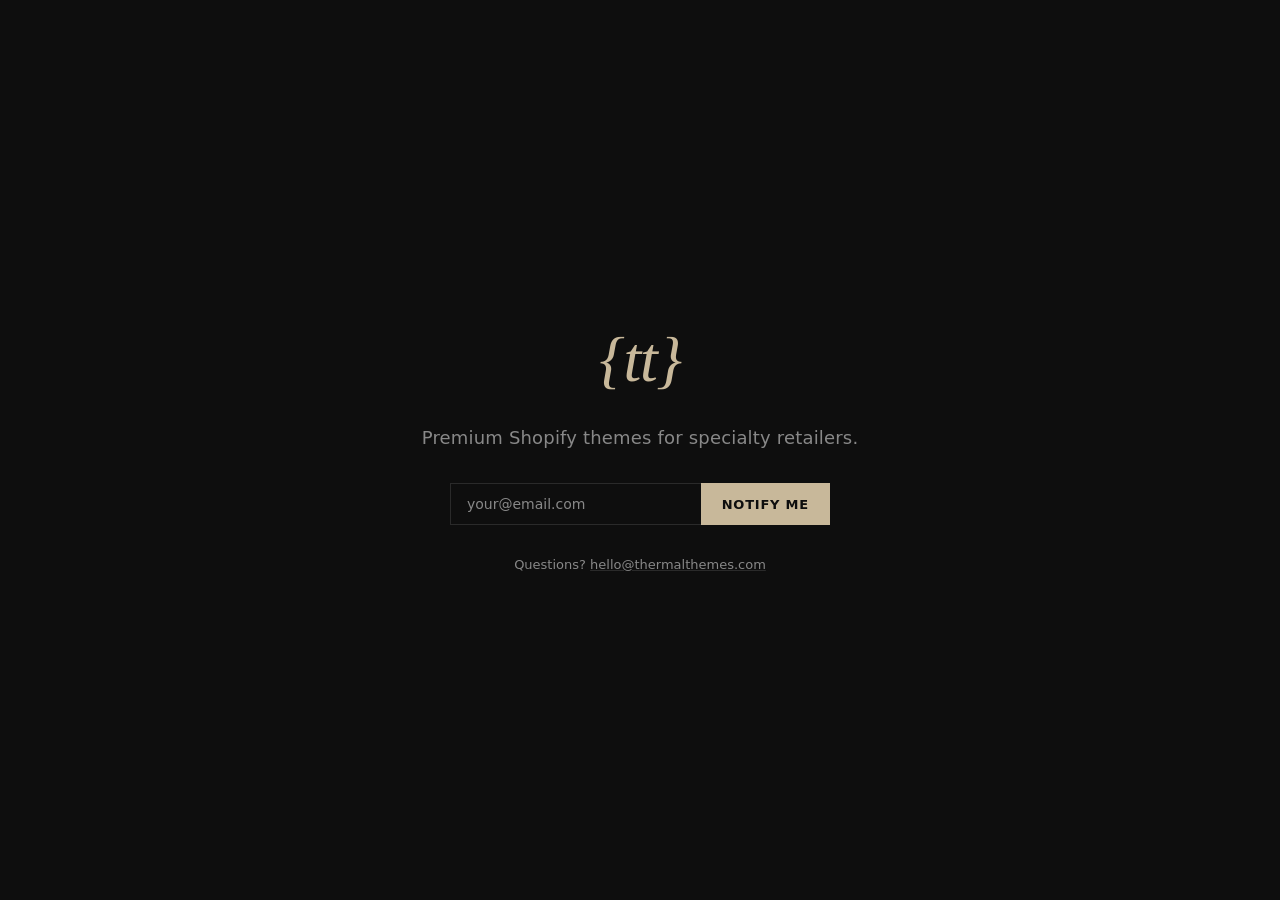
==== index.html @ 0ded1475 "Add coming-soon landing page Single-page static site: logo mark, positioning line, email capture, co" ====
<!DOCTYPE html>
<html lang="en">
<head>
  <meta charset="UTF-8">
  <meta name="viewport" content="width=device-width, initial-scale=1.0">
  <title>Thermal Themes</title>
  <link rel="stylesheet" href="style.css">
</head>
<body>
  <main>
    <div class="logo">{tt}</div>
    <p class="positioning">Premium Shopify themes for specialty retailers.</p>
    <form class="capture" action="#" method="post">
      <label for="email" class="sr-only">Email address</label>
      <input id="email" type="email" name="email" placeholder="your@email.com" required autocomplete="email">
      <button type="submit">Notify me</button>
    </form>
    <p class="contact">Questions? <a href="mailto:hello@thermalthemes.com">hello@thermalthemes.com</a></p>
  </main>
</body>
</html>
---- style.css ----
*, *::before, *::after {
  box-sizing: border-box;
  margin: 0;
  padding: 0;
}

:root {
  --bg: #0e0e0e;
  --fg: #f0ece4;
  --fg-muted: #888;
  --accent: #c8b89a;
  --border: #2a2a2a;
  --font-sans: "Inter", system-ui, -apple-system, sans-serif;
  --font-serif: "Georgia", "Times New Roman", serif;
}

html, body {
  height: 100%;
}

body {
  background: var(--bg);
  color: var(--fg);
  font-family: var(--font-sans);
  display: flex;
  align-items: center;
  justify-content: center;
  min-height: 100vh;
  padding: 2rem;
}

main {
  display: flex;
  flex-direction: column;
  align-items: center;
  gap: 2rem;
  text-align: center;
  max-width: 480px;
  width: 100%;
}

.logo {
  font-family: var(--font-serif);
  font-size: clamp(2.5rem, 8vw, 4rem);
  font-style: italic;
  letter-spacing: -0.02em;
  color: var(--accent);
  line-height: 1;
}

.positioning {
  font-size: clamp(1rem, 2.5vw, 1.125rem);
  color: var(--fg-muted);
  letter-spacing: 0.01em;
  line-height: 1.5;
}

.capture {
  display: flex;
  gap: 0;
  width: 100%;
  max-width: 380px;
}

.capture input[type="email"] {
  flex: 1;
  background: transparent;
  border: 1px solid var(--border);
  border-right: none;
  color: var(--fg);
  font-family: inherit;
  font-size: 0.875rem;
  padding: 0.75rem 1rem;
  outline: none;
  -webkit-appearance: none;
}

.capture input[type="email"]::placeholder {
  color: var(--fg-muted);
}

.capture input[type="email"]:focus {
  border-color: var(--accent);
}

.capture button {
  background: var(--accent);
  border: 1px solid var(--accent);
  color: var(--bg);
  cursor: pointer;
  font-family: inherit;
  font-size: 0.8125rem;
  font-weight: 600;
  letter-spacing: 0.06em;
  text-transform: uppercase;
  padding: 0.75rem 1.25rem;
  white-space: nowrap;
  transition: opacity 0.15s;
}

.capture button:hover {
  opacity: 0.85;
}

.contact {
  font-size: 0.8125rem;
  color: var(--fg-muted);
}

.contact a {
  color: var(--fg-muted);
  text-decoration: underline;
  text-decoration-color: var(--border);
}

.contact a:hover {
  color: var(--fg);
}

.sr-only {
  position: absolute;
  width: 1px;
  height: 1px;
  padding: 0;
  margin: -1px;
  overflow: hidden;
  clip: rect(0, 0, 0, 0);
  white-space: nowrap;
  border-width: 0;
}
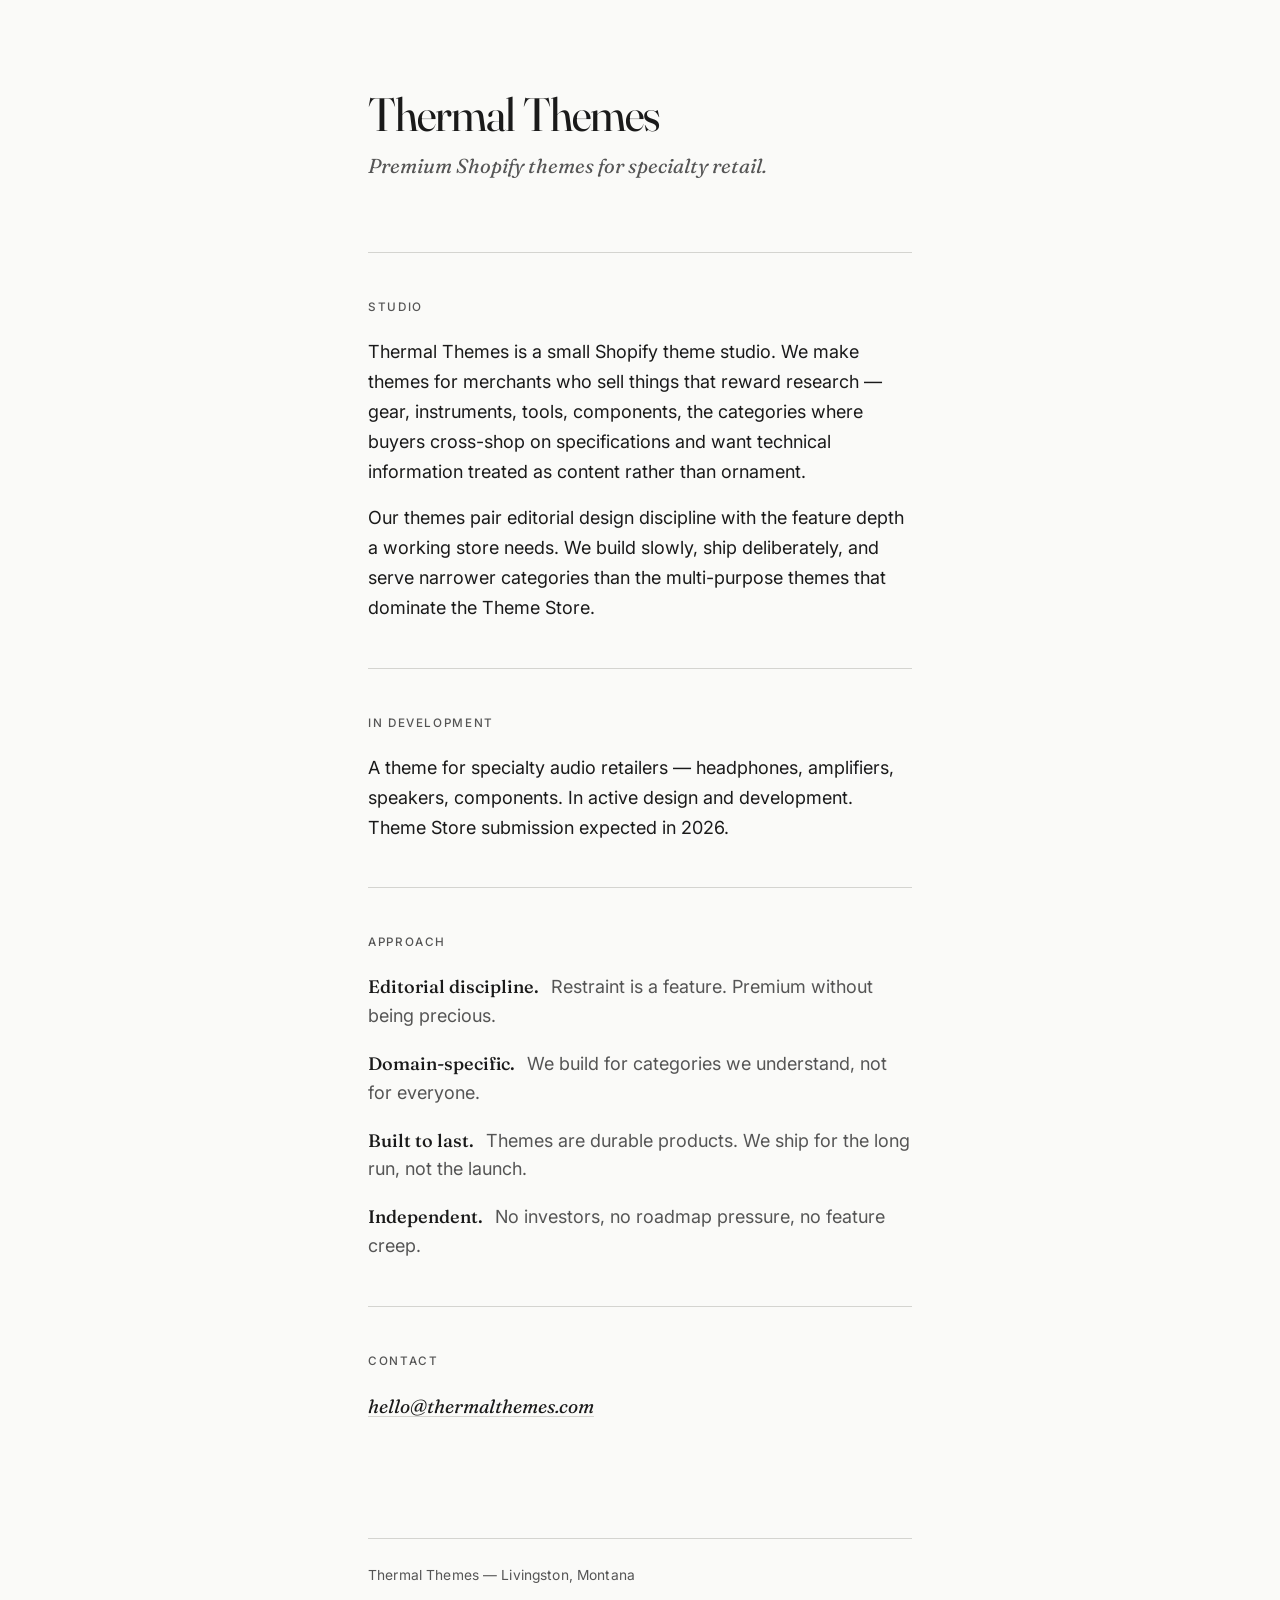
==== commit 6909745a: "Replace holding page with studio one-pager" ====
--- a/index.html
+++ b/index.html
@@ -3,19 +3,65 @@
 <head>
   <meta charset="UTF-8">
   <meta name="viewport" content="width=device-width, initial-scale=1.0">
-  <title>Thermal Themes</title>
+  <title>Thermal Themes — Shopify themes for specialty retail</title>
+  <meta name="description" content="A small Shopify theme studio building themes for specialty retailers — gear, instruments, tools, components.">
+  <link rel="preconnect" href="https://fonts.googleapis.com">
+  <link rel="preconnect" href="https://fonts.gstatic.com" crossorigin>
+  <link rel="stylesheet" href="https://fonts.googleapis.com/css2?family=Fraunces:opsz,wght@9..144,400;9..144,500&family=Inter:wght@400;500&display=swap">
   <link rel="stylesheet" href="style.css">
 </head>
 <body>
   <main>
-    <div class="logo">{tt}</div>
-    <p class="positioning">Premium Shopify themes for specialty retailers.</p>
-    <form class="capture" action="#" method="post">
-      <label for="email" class="sr-only">Email address</label>
-      <input id="email" type="email" name="email" placeholder="your@email.com" required autocomplete="email">
-      <button type="submit">Notify me</button>
-    </form>
-    <p class="contact">Questions? <a href="mailto:hello@thermalthemes.com">hello@thermalthemes.com</a></p>
+    <header class="masthead">
+      <h1 class="wordmark">Thermal Themes</h1>
+      <p class="positioning">Premium Shopify themes for specialty retail.</p>
+    </header>
+
+    <section class="block">
+      <p class="eyebrow">Studio</p>
+      <div class="prose">
+        <p>Thermal Themes is a small Shopify theme studio. We make themes for merchants who sell things that reward research — gear, instruments, tools, components, the categories where buyers cross-shop on specifications and want technical information treated as content rather than ornament.</p>
+        <p>Our themes pair editorial design discipline with the feature depth a working store needs. We build slowly, ship deliberately, and serve narrower categories than the multi-purpose themes that dominate the Theme Store.</p>
+      </div>
+    </section>
+
+    <section class="block">
+      <p class="eyebrow">In development</p>
+      <div class="prose">
+        <p>A theme for specialty audio retailers — headphones, amplifiers, speakers, components. In active design and development. Theme Store submission expected in 2026.</p>
+      </div>
+    </section>
+
+    <section class="block">
+      <p class="eyebrow">Approach</p>
+      <dl class="principles">
+        <div class="principle">
+          <dt>Editorial discipline.</dt>
+          <dd>Restraint is a feature. Premium without being precious.</dd>
+        </div>
+        <div class="principle">
+          <dt>Domain-specific.</dt>
+          <dd>We build for categories we understand, not for everyone.</dd>
+        </div>
+        <div class="principle">
+          <dt>Built to last.</dt>
+          <dd>Themes are durable products. We ship for the long run, not the launch.</dd>
+        </div>
+        <div class="principle">
+          <dt>Independent.</dt>
+          <dd>No investors, no roadmap pressure, no feature creep.</dd>
+        </div>
+      </dl>
+    </section>
+
+    <section class="block">
+      <p class="eyebrow">Contact</p>
+      <p class="contact"><a href="mailto:hello@thermalthemes.com">hello@thermalthemes.com</a></p>
+    </section>
+
+    <footer class="colophon">
+      <p>Thermal Themes — Livingston, Montana</p>
+    </footer>
   </main>
 </body>
 </html>
--- a/style.css
+++ b/style.css
@@ -1,130 +1,163 @@
-*, *::before, *::after {
-  box-sizing: border-box;
-  margin: 0;
-  padding: 0;
+/* Thermal Themes — one-page studio site */
+
+:root {
+  --bg: #fafaf8;
+  --ink: #1a1a1a;
+  --ink-muted: #555;
+  --rule: #d4d4d0;
+  --measure: 38rem;
+  --gutter: clamp(1.5rem, 5vw, 3rem);
+  --font-serif: "Fraunces", Georgia, serif;
+  --font-sans: "Inter", -apple-system, BlinkMacSystemFont, "Segoe UI", sans-serif;
 }
 
-:root {
-  --bg: #0e0e0e;
-  --fg: #f0ece4;
-  --fg-muted: #888;
-  --accent: #c8b89a;
-  --border: #2a2a2a;
-  --font-sans: "Inter", system-ui, -apple-system, sans-serif;
-  --font-serif: "Georgia", "Times New Roman", serif;
-}
+* { box-sizing: border-box; margin: 0; padding: 0; }
 
-html, body {
-  height: 100%;
+html {
+  font-size: 17px;
+  -webkit-text-size-adjust: 100%;
 }
 
 body {
   background: var(--bg);
-  color: var(--fg);
+  color: var(--ink);
   font-family: var(--font-sans);
-  display: flex;
-  align-items: center;
-  justify-content: center;
-  min-height: 100vh;
-  padding: 2rem;
+  font-weight: 400;
+  line-height: 1.55;
+  font-feature-settings: "kern", "liga", "calt";
+  -webkit-font-smoothing: antialiased;
+  -moz-osx-font-smoothing: grayscale;
 }
 
 main {
-  display: flex;
-  flex-direction: column;
-  align-items: center;
-  gap: 2rem;
-  text-align: center;
-  max-width: 480px;
-  width: 100%;
+  max-width: var(--measure);
+  margin: 0 auto;
+  padding: clamp(3rem, 10vh, 6rem) var(--gutter) clamp(2rem, 6vh, 4rem);
 }
 
-.logo {
+/* ─── Masthead ─────────────────────────────────────────────── */
+
+.masthead {
+  margin-bottom: clamp(3rem, 8vh, 5rem);
+}
+
+.wordmark {
   font-family: var(--font-serif);
-  font-size: clamp(2.5rem, 8vw, 4rem);
-  font-style: italic;
+  font-weight: 400;
+  font-size: clamp(2rem, 5vw, 2.75rem);
+  font-variation-settings: "opsz" 144;
   letter-spacing: -0.02em;
-  color: var(--accent);
-  line-height: 1;
+  line-height: 1.05;
+  margin-bottom: 0.75rem;
 }
 
 .positioning {
-  font-size: clamp(1rem, 2.5vw, 1.125rem);
-  color: var(--fg-muted);
-  letter-spacing: 0.01em;
-  line-height: 1.5;
+  font-family: var(--font-serif);
+  font-weight: 400;
+  font-style: italic;
+  font-size: clamp(1.0625rem, 2vw, 1.1875rem);
+  font-variation-settings: "opsz" 14;
+  color: var(--ink-muted);
+  line-height: 1.4;
 }
 
-.capture {
-  display: flex;
-  gap: 0;
-  width: 100%;
-  max-width: 380px;
+/* ─── Section blocks ───────────────────────────────────────── */
+
+.block {
+  padding-top: clamp(2rem, 5vh, 3rem);
+  padding-bottom: clamp(2rem, 5vh, 3rem);
+  border-top: 1px solid var(--rule);
 }
 
-.capture input[type="email"] {
-  flex: 1;
-  background: transparent;
-  border: 1px solid var(--border);
-  border-right: none;
-  color: var(--fg);
-  font-family: inherit;
-  font-size: 0.875rem;
-  padding: 0.75rem 1rem;
-  outline: none;
-  -webkit-appearance: none;
+.eyebrow {
+  font-family: var(--font-sans);
+  font-size: 0.6875rem;
+  font-weight: 500;
+  text-transform: uppercase;
+  letter-spacing: 0.14em;
+  color: var(--ink-muted);
+  margin-bottom: 1.25rem;
 }
 
-.capture input[type="email"]::placeholder {
-  color: var(--fg-muted);
+.prose p {
+  font-size: 1.0625rem;
+  line-height: 1.65;
+  margin-bottom: 1rem;
 }
 
-.capture input[type="email"]:focus {
-  border-color: var(--accent);
+.prose p:last-child { margin-bottom: 0; }
+
+/* ─── Approach principles list ─────────────────────────────── */
+
+.principles {
+  display: flex;
+  flex-direction: column;
+  gap: 1.125rem;
 }
 
-.capture button {
-  background: var(--accent);
-  border: 1px solid var(--accent);
-  color: var(--bg);
-  cursor: pointer;
-  font-family: inherit;
-  font-size: 0.8125rem;
-  font-weight: 600;
-  letter-spacing: 0.06em;
-  text-transform: uppercase;
-  padding: 0.75rem 1.25rem;
-  white-space: nowrap;
-  transition: opacity 0.15s;
+.principle {
+  display: block;
 }
 
-.capture button:hover {
-  opacity: 0.85;
+.principle dt {
+  font-family: var(--font-serif);
+  font-weight: 500;
+  font-size: 1.0625rem;
+  font-variation-settings: "opsz" 14;
+  color: var(--ink);
+  display: inline;
+  margin-right: 0.4em;
 }
 
+.principle dd {
+  display: inline;
+  font-size: 1.0625rem;
+  line-height: 1.6;
+  color: var(--ink-muted);
+}
+
+/* ─── Contact ──────────────────────────────────────────────── */
+
 .contact {
-  font-size: 0.8125rem;
-  color: var(--fg-muted);
+  font-size: 1.125rem;
 }
 
 .contact a {
-  color: var(--fg-muted);
+  font-family: var(--font-serif);
+  font-style: italic;
+  font-variation-settings: "opsz" 14;
+  color: var(--ink);
   text-decoration: underline;
-  text-decoration-color: var(--border);
+  text-decoration-thickness: 1px;
+  text-underline-offset: 3px;
+  text-decoration-color: var(--rule);
+  transition: text-decoration-color 200ms ease;
 }
 
 .contact a:hover {
-  color: var(--fg);
+  text-decoration-color: var(--ink);
 }
 
-.sr-only {
-  position: absolute;
-  width: 1px;
-  height: 1px;
-  padding: 0;
-  margin: -1px;
-  overflow: hidden;
-  clip: rect(0, 0, 0, 0);
-  white-space: nowrap;
-  border-width: 0;
+/* ─── Colophon ─────────────────────────────────────────────── */
+
+.colophon {
+  margin-top: clamp(3rem, 8vh, 5rem);
+  padding-top: 1.5rem;
+  border-top: 1px solid var(--rule);
+  font-size: 0.8125rem;
+  color: var(--ink-muted);
+  letter-spacing: 0.01em;
 }
+
+/* ─── Slightly tighter on small screens ────────────────────── */
+
+@media (max-width: 480px) {
+  .principle dt,
+  .principle dd {
+    display: block;
+    margin-right: 0;
+  }
+  .principle dt {
+    margin-bottom: 0.25rem;
+  }
+}
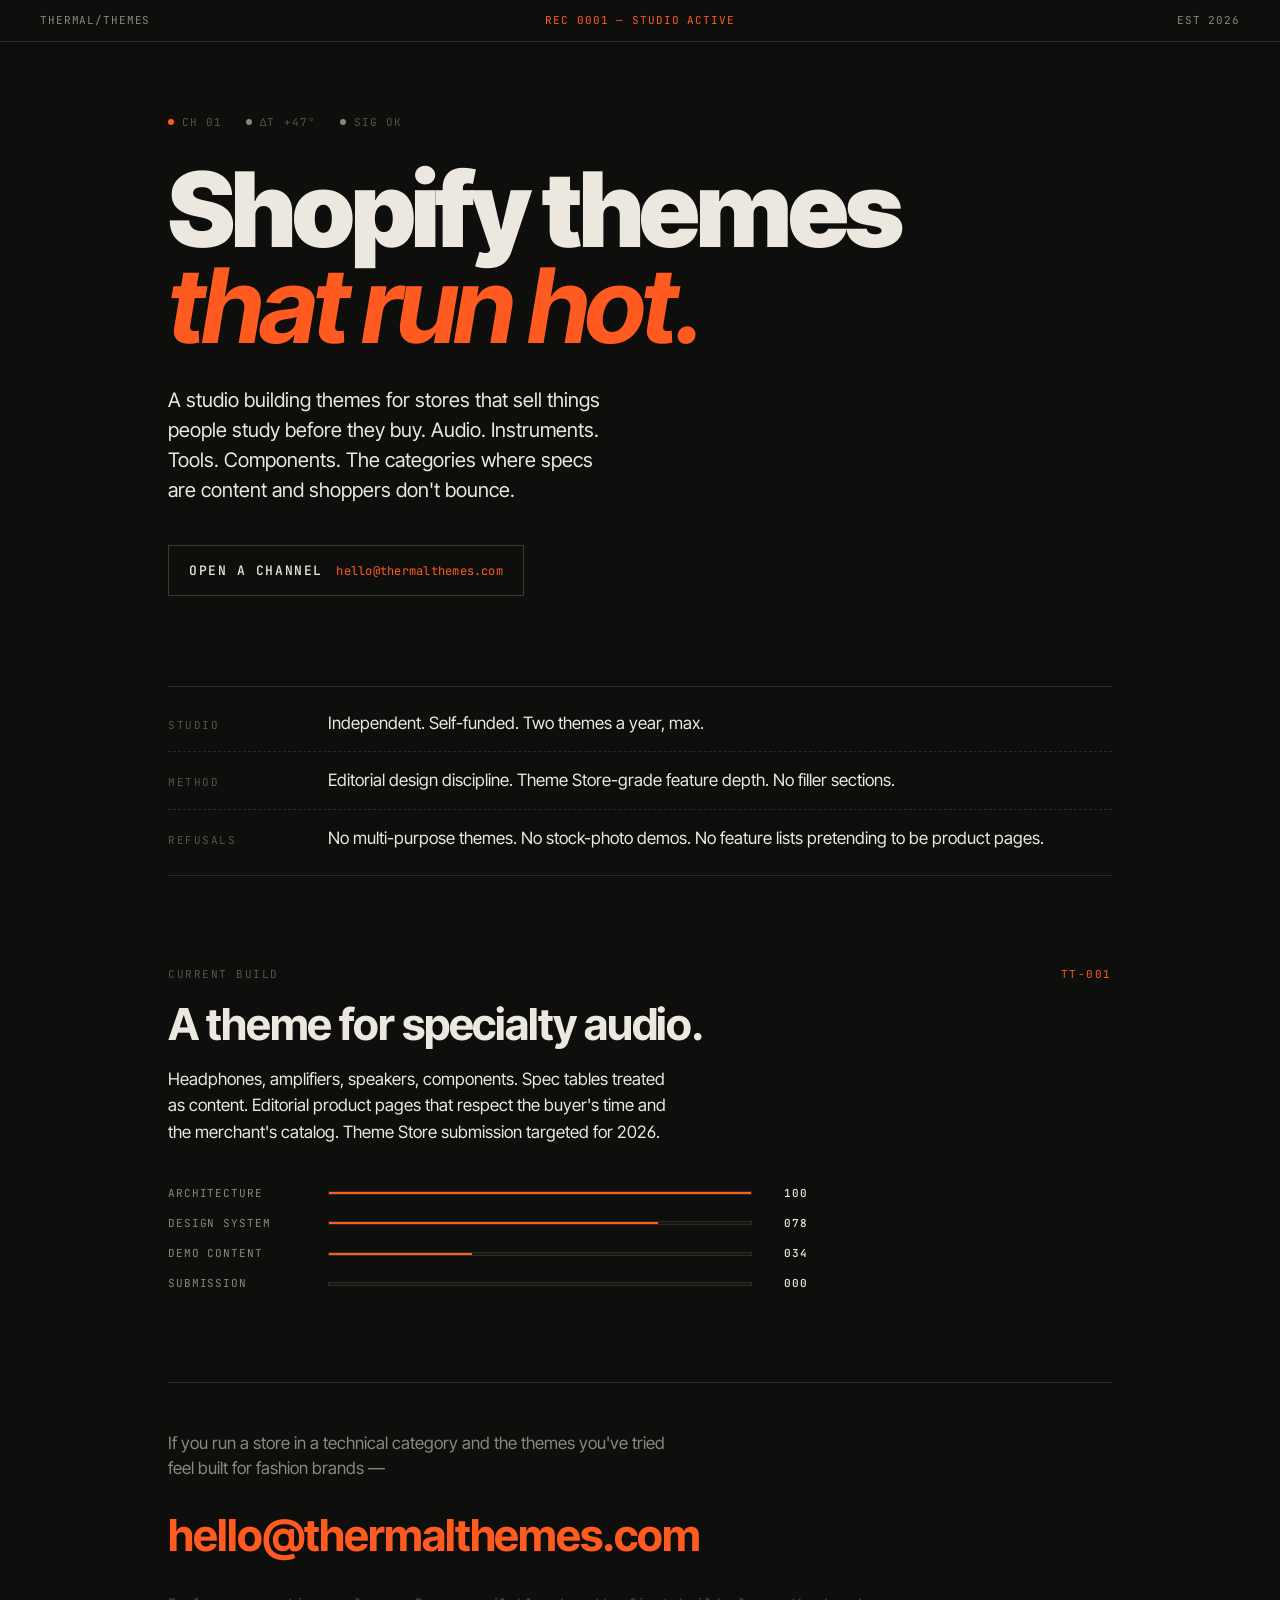
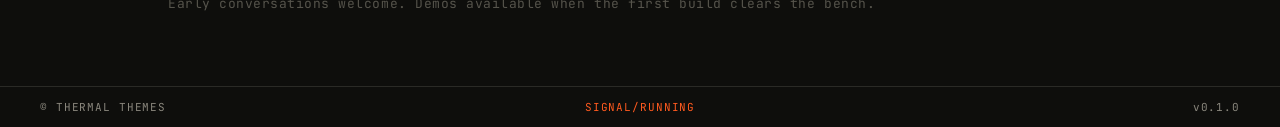
==== commit 20c597ae: "Real-swing redesign: instrumentation register" ====
--- a/index.html
+++ b/index.html
@@ -3,65 +3,105 @@
 <head>
   <meta charset="UTF-8">
   <meta name="viewport" content="width=device-width, initial-scale=1.0">
-  <title>Thermal Themes — Shopify themes for specialty retail</title>
-  <meta name="description" content="A small Shopify theme studio building themes for specialty retailers — gear, instruments, tools, components.">
+  <title>Thermal Themes</title>
+  <meta name="description" content="A Shopify theme studio for specialty retail. Themes built for stores that sell things people study before they buy.">
   <link rel="preconnect" href="https://fonts.googleapis.com">
   <link rel="preconnect" href="https://fonts.gstatic.com" crossorigin>
-  <link rel="stylesheet" href="https://fonts.googleapis.com/css2?family=Fraunces:opsz,wght@9..144,400;9..144,500&family=Inter:wght@400;500&display=swap">
+  <link rel="stylesheet" href="https://fonts.googleapis.com/css2?family=JetBrains+Mono:wght@400;500;700&family=Inter+Tight:wght@400;500;700;900&display=swap">
   <link rel="stylesheet" href="style.css">
 </head>
 <body>
-  <main>
-    <header class="masthead">
-      <h1 class="wordmark">Thermal Themes</h1>
-      <p class="positioning">Premium Shopify themes for specialty retail.</p>
-    </header>
+  <div class="grain"></div>
 
-    <section class="block">
-      <p class="eyebrow">Studio</p>
-      <div class="prose">
-        <p>Thermal Themes is a small Shopify theme studio. We make themes for merchants who sell things that reward research — gear, instruments, tools, components, the categories where buyers cross-shop on specifications and want technical information treated as content rather than ornament.</p>
-        <p>Our themes pair editorial design discipline with the feature depth a working store needs. We build slowly, ship deliberately, and serve narrower categories than the multi-purpose themes that dominate the Theme Store.</p>
+  <header class="bar bar--top">
+    <span class="bar__item">THERMAL/THEMES</span>
+    <span class="bar__item bar__item--center">REC 0001 — STUDIO ACTIVE</span>
+    <span class="bar__item bar__item--right">EST 2026</span>
+  </header>
+
+  <main class="stage">
+
+    <section class="hero">
+      <div class="hero__chrome">
+        <span class="tick">CH 01</span>
+        <span class="tick">∆T +47°</span>
+        <span class="tick">SIG OK</span>
+      </div>
+      <h1 class="hero__title">
+        <span class="hero__line">Shopify themes</span>
+        <span class="hero__line hero__line--accent">that run hot.</span>
+      </h1>
+      <p class="hero__lede">
+        A studio building themes for stores that sell things people study before they buy. Audio. Instruments. Tools. Components. The categories where specs are content and shoppers don't bounce.
+      </p>
+      <div class="hero__meta">
+        <a class="cta" href="mailto:hello@thermalthemes.com">
+          <span class="cta__label">Open a channel</span>
+          <span class="cta__addr">hello@thermalthemes.com</span>
+        </a>
       </div>
     </section>
 
-    <section class="block">
-      <p class="eyebrow">In development</p>
-      <div class="prose">
-        <p>A theme for specialty audio retailers — headphones, amplifiers, speakers, components. In active design and development. Theme Store submission expected in 2026.</p>
+    <section class="readout" aria-label="Studio status">
+      <div class="readout__row">
+        <span class="readout__key">STUDIO</span>
+        <span class="readout__val">Independent. Self-funded. Two themes a year, max.</span>
+      </div>
+      <div class="readout__row">
+        <span class="readout__key">METHOD</span>
+        <span class="readout__val">Editorial design discipline. Theme Store-grade feature depth. No filler sections.</span>
+      </div>
+      <div class="readout__row">
+        <span class="readout__key">REFUSALS</span>
+        <span class="readout__val">No multi-purpose themes. No stock-photo demos. No feature lists pretending to be product pages.</span>
       </div>
     </section>
 
-    <section class="block">
-      <p class="eyebrow">Approach</p>
-      <dl class="principles">
-        <div class="principle">
-          <dt>Editorial discipline.</dt>
-          <dd>Restraint is a feature. Premium without being precious.</dd>
+    <section class="dev">
+      <div class="dev__head">
+        <span class="dev__label">CURRENT BUILD</span>
+        <span class="dev__id">TT-001</span>
+      </div>
+      <h2 class="dev__title">A theme for specialty audio.</h2>
+      <p class="dev__copy">
+        Headphones, amplifiers, speakers, components. Spec tables treated as content. Editorial product pages that respect the buyer's time and the merchant's catalog. Theme Store submission targeted for 2026.
+      </p>
+      <div class="dev__bars">
+        <div class="dev__bar">
+          <span class="dev__bar-label">ARCHITECTURE</span>
+          <div class="dev__bar-track"><div class="dev__bar-fill" style="--w: 100%"></div></div>
+          <span class="dev__bar-val">100</span>
         </div>
-        <div class="principle">
-          <dt>Domain-specific.</dt>
-          <dd>We build for categories we understand, not for everyone.</dd>
+        <div class="dev__bar">
+          <span class="dev__bar-label">DESIGN SYSTEM</span>
+          <div class="dev__bar-track"><div class="dev__bar-fill" style="--w: 78%"></div></div>
+          <span class="dev__bar-val">078</span>
         </div>
-        <div class="principle">
-          <dt>Built to last.</dt>
-          <dd>Themes are durable products. We ship for the long run, not the launch.</dd>
+        <div class="dev__bar">
+          <span class="dev__bar-label">DEMO CONTENT</span>
+          <div class="dev__bar-track"><div class="dev__bar-fill" style="--w: 34%"></div></div>
+          <span class="dev__bar-val">034</span>
         </div>
-        <div class="principle">
-          <dt>Independent.</dt>
-          <dd>No investors, no roadmap pressure, no feature creep.</dd>
+        <div class="dev__bar">
+          <span class="dev__bar-label">SUBMISSION</span>
+          <div class="dev__bar-track"><div class="dev__bar-fill" style="--w: 0%"></div></div>
+          <span class="dev__bar-val">000</span>
         </div>
-      </dl>
+      </div>
     </section>
 
-    <section class="block">
-      <p class="eyebrow">Contact</p>
-      <p class="contact"><a href="mailto:hello@thermalthemes.com">hello@thermalthemes.com</a></p>
+    <section class="contact">
+      <p class="contact__pre">If you run a store in a technical category and the themes you've tried feel built for fashion brands —</p>
+      <a class="contact__link" href="mailto:hello@thermalthemes.com">hello@thermalthemes.com</a>
+      <p class="contact__sub">Early conversations welcome. Demos available when the first build clears the bench.</p>
     </section>
 
-    <footer class="colophon">
-      <p>Thermal Themes — Livingston, Montana</p>
-    </footer>
   </main>
+
+  <footer class="bar bar--bottom">
+    <span class="bar__item">© THERMAL THEMES</span>
+    <span class="bar__item bar__item--center">SIGNAL/RUNNING</span>
+    <span class="bar__item bar__item--right">v0.1.0</span>
+  </footer>
 </body>
 </html>
--- a/style.css
+++ b/style.css
@@ -1,163 +1,366 @@
-/* Thermal Themes — one-page studio site */
+/* ─────────────────────────────────────────────────────────────
+   THERMAL THEMES — instrumentation register
+   Dark stage. Mono data. Single heat accent. Real swing.
+   ───────────────────────────────────────────────────────────── */
 
 :root {
-  --bg: #fafaf8;
-  --ink: #1a1a1a;
-  --ink-muted: #555;
-  --rule: #d4d4d0;
-  --measure: 38rem;
-  --gutter: clamp(1.5rem, 5vw, 3rem);
-  --font-serif: "Fraunces", Georgia, serif;
-  --font-sans: "Inter", -apple-system, BlinkMacSystemFont, "Segoe UI", sans-serif;
+  --bg:        #0e0e0c;       /* deep neutral, slightly warm */
+  --bg-2:      #161614;
+  --line:      #2a2a26;
+  --line-hot:  #3a3a34;
+  --ink:       #ece8df;       /* warm bone */
+  --ink-mid:   #8a877d;
+  --ink-dim:   #56544c;
+  --heat:      #ff5a1f;       /* the one accent. don't add more. */
+  --heat-low:  #ff5a1f33;
+
+  --mono: "JetBrains Mono", "SF Mono", ui-monospace, monospace;
+  --display: "Inter Tight", system-ui, sans-serif;
+
+  --gutter: clamp(1.25rem, 4vw, 2.5rem);
+  --measure: 64rem;
 }
 
 * { box-sizing: border-box; margin: 0; padding: 0; }
 
-html {
-  font-size: 17px;
-  -webkit-text-size-adjust: 100%;
-}
+html { font-size: 16px; -webkit-text-size-adjust: 100%; }
 
 body {
   background: var(--bg);
   color: var(--ink);
-  font-family: var(--font-sans);
+  font-family: var(--display);
   font-weight: 400;
-  line-height: 1.55;
-  font-feature-settings: "kern", "liga", "calt";
+  line-height: 1.5;
+  font-feature-settings: "kern", "liga", "ss01";
   -webkit-font-smoothing: antialiased;
   -moz-osx-font-smoothing: grayscale;
-}
-
-main {
+  min-height: 100vh;
+  display: flex;
+  flex-direction: column;
+  position: relative;
+  overflow-x: hidden;
+}
+
+::selection { background: var(--heat); color: var(--bg); }
+
+/* ─── Grain overlay ──────────────────────────────────────── */
+
+.grain {
+  position: fixed;
+  inset: 0;
+  pointer-events: none;
+  z-index: 1;
+  opacity: 0.06;
+  mix-blend-mode: overlay;
+  background-image: url("data:image/svg+xml;utf8,<svg xmlns='http://www.w3.org/2000/svg' width='200' height='200'><filter id='n'><feTurbulence type='fractalNoise' baseFrequency='0.9' numOctaves='2' stitchTiles='stitch'/><feColorMatrix values='0 0 0 0 0 0 0 0 0 0 0 0 0 0 0 0 0 0 0.5 0'/></filter><rect width='200' height='200' filter='url(%23n)'/></svg>");
+}
+
+/* ─── Top / Bottom system bars ───────────────────────────── */
+
+.bar {
+  position: relative;
+  z-index: 2;
+  display: grid;
+  grid-template-columns: 1fr 1fr 1fr;
+  align-items: center;
+  padding: 0.75rem var(--gutter);
+  font-family: var(--mono);
+  font-size: 0.6875rem;
+  letter-spacing: 0.08em;
+  color: var(--ink-mid);
+  border-bottom: 1px solid var(--line);
+}
+
+.bar--bottom {
+  border-bottom: none;
+  border-top: 1px solid var(--line);
+  margin-top: auto;
+}
+
+.bar__item--center { text-align: center; color: var(--heat); }
+.bar__item--right  { text-align: right; }
+
+/* ─── Stage ──────────────────────────────────────────────── */
+
+.stage {
+  position: relative;
+  z-index: 2;
+  width: 100%;
   max-width: var(--measure);
   margin: 0 auto;
-  padding: clamp(3rem, 10vh, 6rem) var(--gutter) clamp(2rem, 6vh, 4rem);
-}
-
-/* ─── Masthead ─────────────────────────────────────────────── */
-
-.masthead {
-  margin-bottom: clamp(3rem, 8vh, 5rem);
-}
-
-.wordmark {
-  font-family: var(--font-serif);
-  font-weight: 400;
-  font-size: clamp(2rem, 5vw, 2.75rem);
-  font-variation-settings: "opsz" 144;
-  letter-spacing: -0.02em;
-  line-height: 1.05;
-  margin-bottom: 0.75rem;
-}
-
-.positioning {
-  font-family: var(--font-serif);
-  font-weight: 400;
-  font-style: italic;
-  font-size: clamp(1.0625rem, 2vw, 1.1875rem);
-  font-variation-settings: "opsz" 14;
-  color: var(--ink-muted);
-  line-height: 1.4;
-}
-
-/* ─── Section blocks ───────────────────────────────────────── */
-
-.block {
-  padding-top: clamp(2rem, 5vh, 3rem);
-  padding-bottom: clamp(2rem, 5vh, 3rem);
-  border-top: 1px solid var(--rule);
-}
-
-.eyebrow {
-  font-family: var(--font-sans);
-  font-size: 0.6875rem;
-  font-weight: 500;
-  text-transform: uppercase;
-  letter-spacing: 0.14em;
-  color: var(--ink-muted);
-  margin-bottom: 1.25rem;
-}
-
-.prose p {
-  font-size: 1.0625rem;
-  line-height: 1.65;
-  margin-bottom: 1rem;
-}
-
-.prose p:last-child { margin-bottom: 0; }
-
-/* ─── Approach principles list ─────────────────────────────── */
-
-.principles {
+  padding: clamp(3rem, 8vh, 5rem) var(--gutter);
   display: flex;
   flex-direction: column;
-  gap: 1.125rem;
-}
-
-.principle {
-  display: block;
-}
-
-.principle dt {
-  font-family: var(--font-serif);
+  gap: clamp(4rem, 10vh, 7rem);
+}
+
+/* ─── Hero ───────────────────────────────────────────────── */
+
+.hero { position: relative; }
+
+.hero__chrome {
+  display: flex;
+  gap: 1.5rem;
+  margin-bottom: 2rem;
+  font-family: var(--mono);
+  font-size: 0.6875rem;
+  letter-spacing: 0.1em;
+}
+
+.tick {
+  color: var(--ink-dim);
+  position: relative;
+  padding-left: 0.85rem;
+}
+
+.tick::before {
+  content: "";
+  position: absolute;
+  left: 0;
+  top: 50%;
+  width: 6px;
+  height: 6px;
+  background: var(--heat);
+  border-radius: 50%;
+  transform: translateY(-50%);
+  box-shadow: 0 0 8px var(--heat-low);
+}
+
+.tick:nth-child(2)::before { background: var(--ink-mid); box-shadow: none; }
+.tick:nth-child(3)::before { background: var(--ink-mid); box-shadow: none; }
+
+.hero__title {
+  font-family: var(--display);
+  font-weight: 900;
+  font-size: clamp(2.75rem, 9vw, 6.5rem);
+  line-height: 0.92;
+  letter-spacing: -0.04em;
+  margin-bottom: 2rem;
+}
+
+.hero__line { display: block; }
+
+.hero__line--accent {
+  color: var(--heat);
+  font-style: italic;
+  font-weight: 700;
+}
+
+.hero__lede {
+  max-width: 36ch;
+  font-size: clamp(1.0625rem, 1.8vw, 1.25rem);
+  line-height: 1.5;
+  color: var(--ink);
+  margin-bottom: 2.5rem;
+}
+
+.hero__meta { display: flex; align-items: center; gap: 2rem; flex-wrap: wrap; }
+
+.cta {
+  display: inline-flex;
+  align-items: baseline;
+  gap: 0.85rem;
+  padding: 0.9rem 1.25rem;
+  border: 1px solid var(--line-hot);
+  text-decoration: none;
+  font-family: var(--mono);
+  font-size: 0.8125rem;
+  letter-spacing: 0.04em;
+  color: var(--ink);
+  transition: border-color 200ms ease, background 200ms ease;
+}
+
+.cta:hover {
+  border-color: var(--heat);
+  background: rgba(255, 90, 31, 0.04);
+}
+
+.cta__label {
+  text-transform: uppercase;
+  letter-spacing: 0.12em;
   font-weight: 500;
+}
+
+.cta__addr {
+  color: var(--heat);
+  font-size: 0.75rem;
+  letter-spacing: 0.02em;
+}
+
+/* ─── Readout (status rows) ──────────────────────────────── */
+
+.readout {
+  border-top: 1px solid var(--line);
+  border-bottom: 1px solid var(--line);
+  padding: 0.5rem 0;
+}
+
+.readout__row {
+  display: grid;
+  grid-template-columns: 8.5rem 1fr;
+  gap: 1.5rem;
+  padding: 1rem 0;
+  border-bottom: 1px dashed var(--line);
+  align-items: baseline;
+}
+
+.readout__row:last-child { border-bottom: none; }
+
+.readout__key {
+  font-family: var(--mono);
+  font-size: 0.6875rem;
+  letter-spacing: 0.14em;
+  color: var(--ink-dim);
+  text-transform: uppercase;
+}
+
+.readout__val {
+  font-family: var(--display);
   font-size: 1.0625rem;
-  font-variation-settings: "opsz" 14;
-  color: var(--ink);
-  display: inline;
-  margin-right: 0.4em;
-}
-
-.principle dd {
-  display: inline;
+  line-height: 1.45;
+  color: var(--ink);
+}
+
+/* ─── Current build ──────────────────────────────────────── */
+
+.dev { position: relative; }
+
+.dev__head {
+  display: flex;
+  justify-content: space-between;
+  align-items: center;
+  margin-bottom: 1.25rem;
+  font-family: var(--mono);
+  font-size: 0.6875rem;
+  letter-spacing: 0.14em;
+  color: var(--ink-dim);
+  text-transform: uppercase;
+}
+
+.dev__id { color: var(--heat); }
+
+.dev__title {
+  font-family: var(--display);
+  font-weight: 700;
+  font-size: clamp(1.875rem, 4vw, 2.75rem);
+  line-height: 1;
+  letter-spacing: -0.025em;
+  margin-bottom: 1.25rem;
+}
+
+.dev__copy {
+  max-width: 50ch;
   font-size: 1.0625rem;
-  line-height: 1.6;
-  color: var(--ink-muted);
-}
-
-/* ─── Contact ──────────────────────────────────────────────── */
+  line-height: 1.55;
+  color: var(--ink);
+  margin-bottom: 2.5rem;
+}
+
+.dev__bars {
+  display: grid;
+  gap: 0.85rem;
+  max-width: 40rem;
+}
+
+.dev__bar {
+  display: grid;
+  grid-template-columns: 9rem 1fr 2.5rem;
+  align-items: center;
+  gap: 1rem;
+  font-family: var(--mono);
+  font-size: 0.6875rem;
+  letter-spacing: 0.08em;
+}
+
+.dev__bar-label { color: var(--ink-mid); text-transform: uppercase; }
+
+.dev__bar-track {
+  height: 4px;
+  background: var(--bg-2);
+  border: 1px solid var(--line);
+  position: relative;
+  overflow: hidden;
+}
+
+.dev__bar-fill {
+  height: 100%;
+  width: var(--w);
+  background: var(--heat);
+  box-shadow: 0 0 8px var(--heat-low);
+  animation: fill 1.4s cubic-bezier(.2, .8, .2, 1) forwards;
+  transform-origin: left;
+}
+
+@keyframes fill {
+  from { transform: scaleX(0); }
+  to   { transform: scaleX(1); }
+}
+
+.dev__bar-val { color: var(--ink); text-align: right; font-weight: 500; }
+
+.dev__bar:nth-child(1) .dev__bar-fill { animation-delay: 0.1s; }
+.dev__bar:nth-child(2) .dev__bar-fill { animation-delay: 0.25s; }
+.dev__bar:nth-child(3) .dev__bar-fill { animation-delay: 0.4s; }
+.dev__bar:nth-child(4) .dev__bar-fill { animation-delay: 0.55s; }
+
+/* When fill is 0%, no animation needed — stays empty */
+.dev__bar-fill[style*="--w: 0%"] { animation: none; }
+
+/* ─── Contact ────────────────────────────────────────────── */
 
 .contact {
-  font-size: 1.125rem;
-}
-
-.contact a {
-  font-family: var(--font-serif);
-  font-style: italic;
-  font-variation-settings: "opsz" 14;
-  color: var(--ink);
-  text-decoration: underline;
-  text-decoration-thickness: 1px;
-  text-underline-offset: 3px;
-  text-decoration-color: var(--rule);
-  transition: text-decoration-color 200ms ease;
-}
-
-.contact a:hover {
-  text-decoration-color: var(--ink);
-}
-
-/* ─── Colophon ─────────────────────────────────────────────── */
-
-.colophon {
-  margin-top: clamp(3rem, 8vh, 5rem);
-  padding-top: 1.5rem;
-  border-top: 1px solid var(--rule);
+  border-top: 1px solid var(--line);
+  padding-top: 3rem;
+}
+
+.contact__pre {
+  font-family: var(--display);
+  font-size: 1.0625rem;
+  color: var(--ink-mid);
+  max-width: 50ch;
+  margin-bottom: 1.25rem;
+}
+
+.contact__link {
+  display: inline-block;
+  font-family: var(--display);
+  font-weight: 700;
+  font-size: clamp(1.75rem, 4.5vw, 2.75rem);
+  letter-spacing: -0.025em;
+  color: var(--heat);
+  text-decoration: none;
+  border-bottom: 2px solid transparent;
+  padding-bottom: 0.1em;
+  transition: border-color 200ms ease;
+  margin-bottom: 1.25rem;
+}
+
+.contact__link:hover {
+  border-bottom-color: var(--heat);
+}
+
+.contact__sub {
+  font-family: var(--mono);
   font-size: 0.8125rem;
-  color: var(--ink-muted);
-  letter-spacing: 0.01em;
-}
-
-/* ─── Slightly tighter on small screens ────────────────────── */
-
-@media (max-width: 480px) {
-  .principle dt,
-  .principle dd {
-    display: block;
-    margin-right: 0;
+  letter-spacing: 0.04em;
+  color: var(--ink-dim);
+}
+
+/* ─── Mobile tightening ──────────────────────────────────── */
+
+@media (max-width: 600px) {
+  .bar__item--center { display: none; }
+  .bar { grid-template-columns: 1fr 1fr; }
+
+  .hero__chrome { gap: 1rem; flex-wrap: wrap; }
+
+  .readout__row {
+    grid-template-columns: 1fr;
+    gap: 0.4rem;
   }
-  .principle dt {
-    margin-bottom: 0.25rem;
+
+  .dev__bar {
+    grid-template-columns: 7rem 1fr 2rem;
+    gap: 0.75rem;
   }
 }
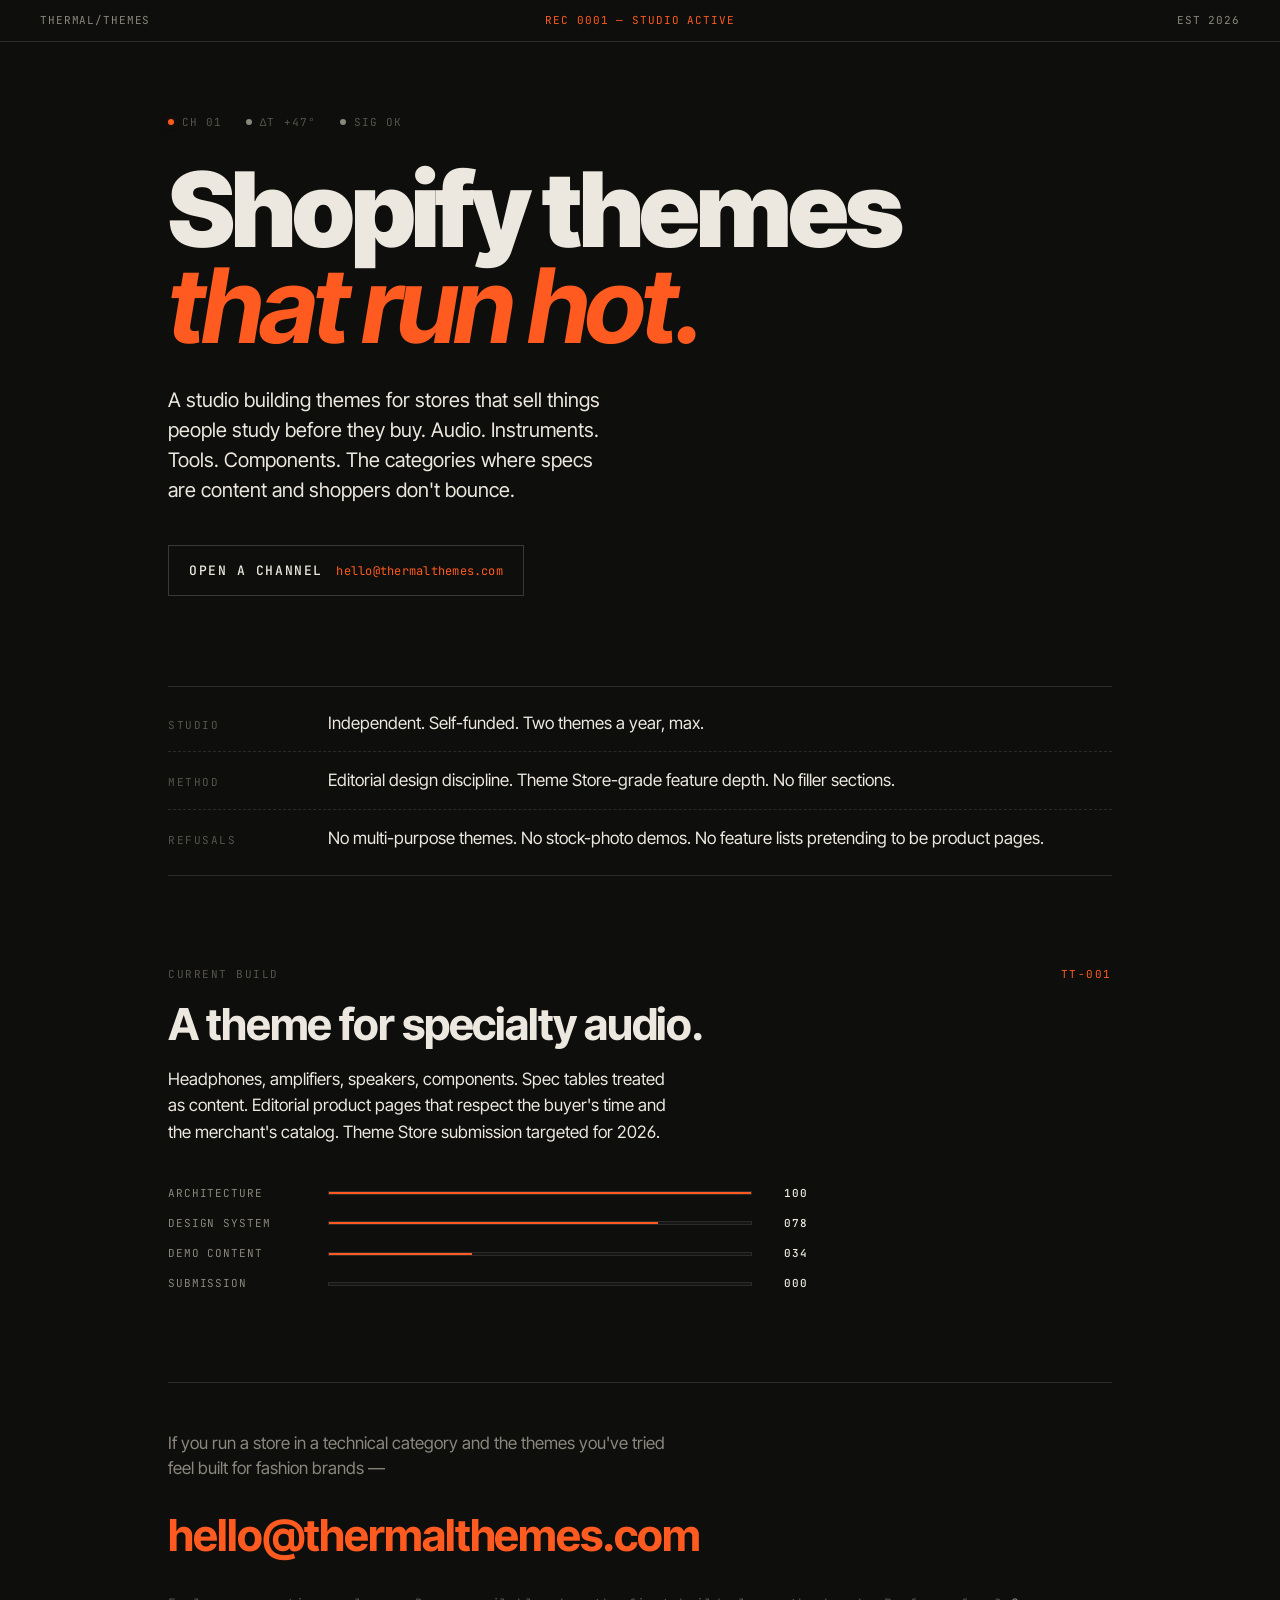
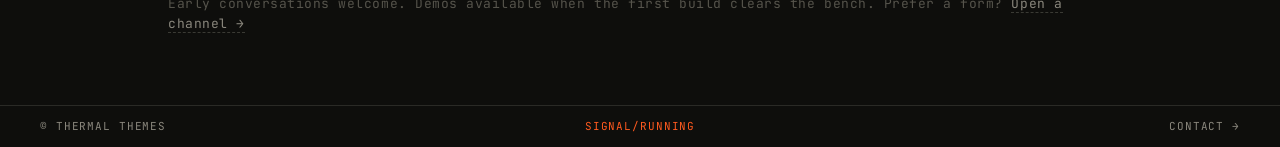
==== commit 8485d690: "feat: link /contact from homepage Replace the bottom-bar version signature (v0.1.0) with a CONTACT →" ====
--- a/index.html
+++ b/index.html
@@ -93,7 +93,7 @@
     <section class="contact">
       <p class="contact__pre">If you run a store in a technical category and the themes you've tried feel built for fashion brands —</p>
       <a class="contact__link" href="mailto:hello@thermalthemes.com">hello@thermalthemes.com</a>
-      <p class="contact__sub">Early conversations welcome. Demos available when the first build clears the bench.</p>
+      <p class="contact__sub">Early conversations welcome. Demos available when the first build clears the bench. Prefer a form? <a class="contact__sub-link" href="/contact/">Open a channel →</a></p>
     </section>
 
   </main>
@@ -101,7 +101,7 @@
   <footer class="bar bar--bottom">
     <span class="bar__item">© THERMAL THEMES</span>
     <span class="bar__item bar__item--center">SIGNAL/RUNNING</span>
-    <span class="bar__item bar__item--right">v0.1.0</span>
+    <a class="bar__item bar__item--right bar__link" href="/contact/">CONTACT →</a>
   </footer>
 </body>
 </html>
--- a/style.css
+++ b/style.css
@@ -346,6 +346,148 @@
   color: var(--ink-dim);
 }
 
+.contact__sub-link {
+  color: var(--ink-mid);
+  text-decoration: none;
+  border-bottom: 1px dashed var(--line-hot);
+  transition: color 200ms ease, border-color 200ms ease;
+}
+
+.contact__sub-link:hover {
+  color: var(--heat);
+  border-bottom-color: var(--heat);
+}
+
+/* ─── Bar link ───────────────────────────────────────────── */
+
+.bar__link {
+  color: inherit;
+  text-decoration: none;
+  transition: color 200ms ease;
+}
+
+.bar__link:hover { color: var(--heat); }
+
+/* ─── Contact form ───────────────────────────────────────── */
+
+.form-section { position: relative; }
+
+.form {
+  display: grid;
+  gap: 1.5rem;
+}
+
+.form__row {
+  display: grid;
+  grid-template-columns: 1fr 1fr;
+  gap: 1.5rem;
+}
+
+.field { display: flex; flex-direction: column; gap: 0.5rem; position: relative; }
+
+.field__label {
+  font-family: var(--mono);
+  font-size: 0.6875rem;
+  letter-spacing: 0.14em;
+  color: var(--ink-dim);
+  text-transform: uppercase;
+}
+
+.field__input {
+  font-family: var(--display);
+  font-size: 1rem;
+  line-height: 1.5;
+  color: var(--ink);
+  background: var(--bg-2);
+  border: 1px solid var(--line);
+  border-radius: 0;
+  padding: 0.75rem 0.85rem;
+  width: 100%;
+  transition: border-color 200ms ease, background 200ms ease;
+  appearance: none;
+  -webkit-appearance: none;
+}
+
+.field__input:hover  { border-color: var(--line-hot); }
+.field__input:focus  {
+  outline: none;
+  border-color: var(--heat);
+  background: rgba(255, 90, 31, 0.04);
+}
+
+.field__input::placeholder { color: var(--ink-dim); }
+
+.field__input--textarea {
+  resize: vertical;
+  min-height: 8rem;
+  font-family: var(--display);
+}
+
+.field__input--select {
+  background-image: url("data:image/svg+xml;utf8,<svg xmlns='http://www.w3.org/2000/svg' width='10' height='6' viewBox='0 0 10 6'><path fill='%238a877d' d='M0 0l5 6 5-6z'/></svg>");
+  background-repeat: no-repeat;
+  background-position: right 0.85rem center;
+  padding-right: 2.25rem;
+  cursor: pointer;
+}
+
+.field__input--select:focus {
+  background-image: url("data:image/svg+xml;utf8,<svg xmlns='http://www.w3.org/2000/svg' width='10' height='6' viewBox='0 0 10 6'><path fill='%23ff5a1f' d='M0 0l5 6 5-6z'/></svg>");
+}
+
+.field__input:invalid:not(:placeholder-shown):not(:focus) {
+  border-color: #b54a3a;
+}
+
+/* Honeypot — visually hidden, accessibility hidden, off-screen */
+.field--honeypot {
+  position: absolute;
+  left: -9999px;
+  top: -9999px;
+  opacity: 0;
+  pointer-events: none;
+  height: 0;
+  width: 0;
+  overflow: hidden;
+}
+
+.form__footer {
+  display: flex;
+  align-items: center;
+  gap: 2rem;
+  flex-wrap: wrap;
+  margin-top: 0.5rem;
+}
+
+.cta--submit {
+  cursor: pointer;
+  background: transparent;
+  font: inherit;
+  font-family: var(--mono);
+  font-size: 0.8125rem;
+  letter-spacing: 0.04em;
+}
+
+.form__note {
+  font-family: var(--mono);
+  font-size: 0.75rem;
+  letter-spacing: 0.04em;
+  color: var(--ink-dim);
+  margin: 0;
+}
+
+.form__email {
+  color: var(--ink-mid);
+  text-decoration: none;
+  border-bottom: 1px dashed var(--line-hot);
+  transition: color 200ms ease, border-color 200ms ease;
+}
+
+.form__email:hover {
+  color: var(--heat);
+  border-bottom-color: var(--heat);
+}
+
 /* ─── Mobile tightening ──────────────────────────────────── */
 
 @media (max-width: 600px) {
@@ -363,4 +505,7 @@
     grid-template-columns: 7rem 1fr 2rem;
     gap: 0.75rem;
   }
-}
+
+  .form__row { grid-template-columns: 1fr; gap: 1.25rem; }
+  .form { gap: 1.25rem; }
+}
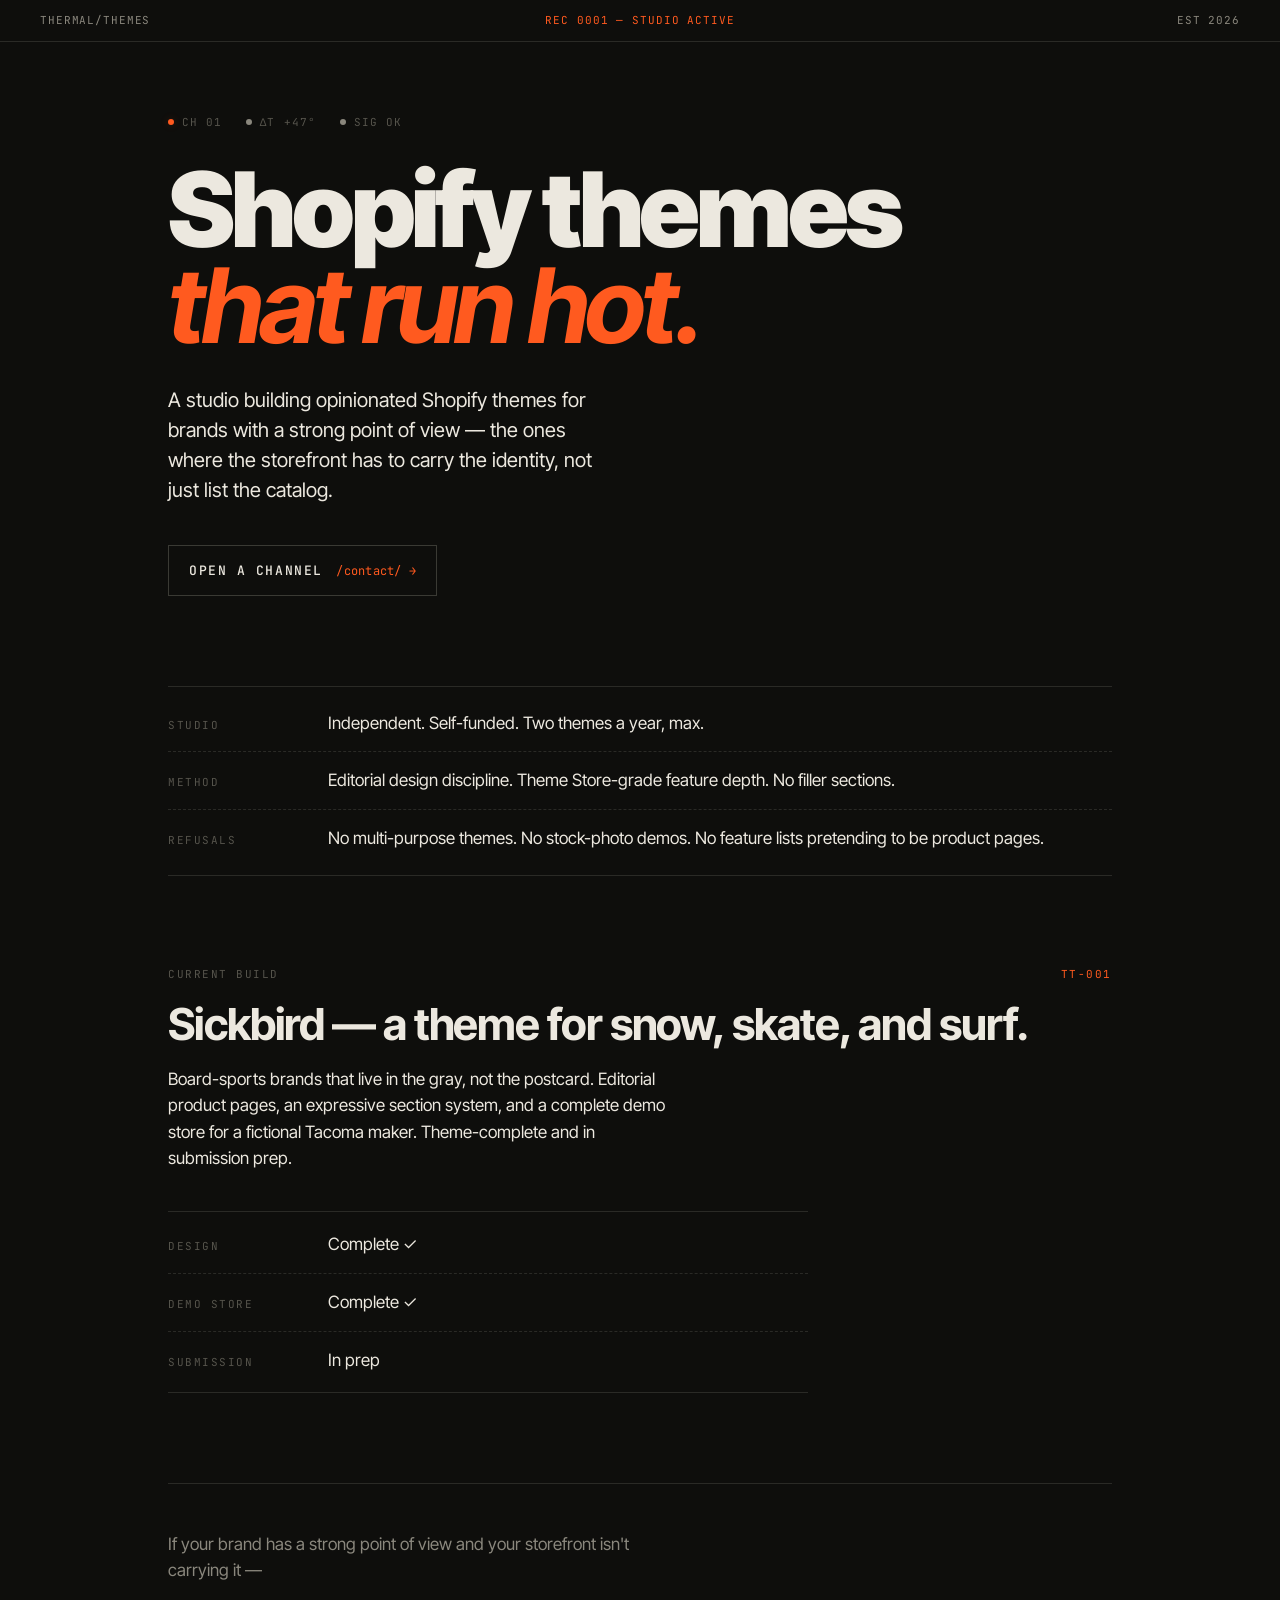
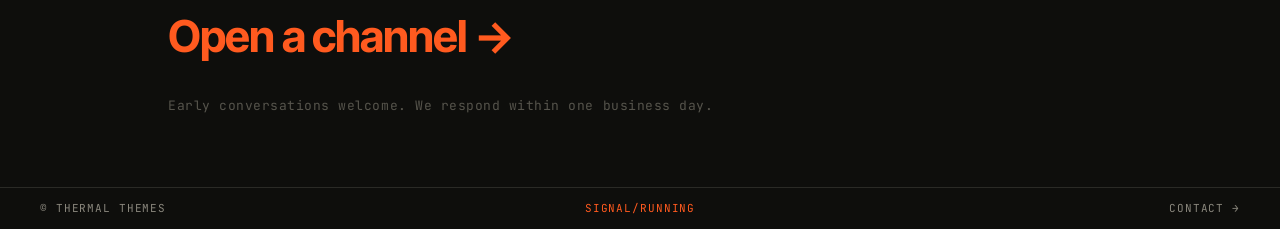
==== commit cd81e4ce: "Update site to current: Sickbird as current build, form-only contact - Homepage hero lede and meta d" ====
--- a/index.html
+++ b/index.html
@@ -4,7 +4,7 @@
   <meta charset="UTF-8">
   <meta name="viewport" content="width=device-width, initial-scale=1.0">
   <title>Thermal Themes</title>
-  <meta name="description" content="A Shopify theme studio for specialty retail. Themes built for stores that sell things people study before they buy.">
+  <meta name="description" content="A studio building opinionated Shopify themes for brands with a strong point of view — storefronts that carry the identity, not just list the catalog.">
   <link rel="preconnect" href="https://fonts.googleapis.com">
   <link rel="preconnect" href="https://fonts.gstatic.com" crossorigin>
   <link rel="stylesheet" href="https://fonts.googleapis.com/css2?family=JetBrains+Mono:wght@400;500;700&family=Inter+Tight:wght@400;500;700;900&display=swap">
@@ -32,12 +32,12 @@
         <span class="hero__line hero__line--accent">that run hot.</span>
       </h1>
       <p class="hero__lede">
-        A studio building themes for stores that sell things people study before they buy. Audio. Instruments. Tools. Components. The categories where specs are content and shoppers don't bounce.
+        A studio building opinionated Shopify themes for brands with a strong point of view — the ones where the storefront has to carry the identity, not just list the catalog.
       </p>
       <div class="hero__meta">
-        <a class="cta" href="mailto:hello@thermalthemes.com">
+        <a class="cta" href="/contact/">
           <span class="cta__label">Open a channel</span>
-          <span class="cta__addr">hello@thermalthemes.com</span>
+          <span class="cta__addr">/contact/ →</span>
         </a>
       </div>
     </section>
@@ -62,38 +62,30 @@
         <span class="dev__label">CURRENT BUILD</span>
         <span class="dev__id">TT-001</span>
       </div>
-      <h2 class="dev__title">A theme for specialty audio.</h2>
+      <h2 class="dev__title">Sickbird — a theme for snow, skate, and surf.</h2>
       <p class="dev__copy">
-        Headphones, amplifiers, speakers, components. Spec tables treated as content. Editorial product pages that respect the buyer's time and the merchant's catalog. Theme Store submission targeted for 2026.
+        Board-sports brands that live in the gray, not the postcard. Editorial product pages, an expressive section system, and a complete demo store for a fictional Tacoma maker. Theme-complete and in submission prep.
       </p>
-      <div class="dev__bars">
-        <div class="dev__bar">
-          <span class="dev__bar-label">ARCHITECTURE</span>
-          <div class="dev__bar-track"><div class="dev__bar-fill" style="--w: 100%"></div></div>
-          <span class="dev__bar-val">100</span>
+      <div class="dev__status">
+        <div class="readout__row">
+          <span class="readout__key">DESIGN</span>
+          <span class="readout__val">Complete ✓</span>
         </div>
-        <div class="dev__bar">
-          <span class="dev__bar-label">DESIGN SYSTEM</span>
-          <div class="dev__bar-track"><div class="dev__bar-fill" style="--w: 78%"></div></div>
-          <span class="dev__bar-val">078</span>
+        <div class="readout__row">
+          <span class="readout__key">DEMO STORE</span>
+          <span class="readout__val">Complete ✓</span>
         </div>
-        <div class="dev__bar">
-          <span class="dev__bar-label">DEMO CONTENT</span>
-          <div class="dev__bar-track"><div class="dev__bar-fill" style="--w: 34%"></div></div>
-          <span class="dev__bar-val">034</span>
-        </div>
-        <div class="dev__bar">
-          <span class="dev__bar-label">SUBMISSION</span>
-          <div class="dev__bar-track"><div class="dev__bar-fill" style="--w: 0%"></div></div>
-          <span class="dev__bar-val">000</span>
+        <div class="readout__row">
+          <span class="readout__key">SUBMISSION</span>
+          <span class="readout__val">In prep</span>
         </div>
       </div>
     </section>
 
     <section class="contact">
-      <p class="contact__pre">If you run a store in a technical category and the themes you've tried feel built for fashion brands —</p>
-      <a class="contact__link" href="mailto:hello@thermalthemes.com">hello@thermalthemes.com</a>
-      <p class="contact__sub">Early conversations welcome. Demos available when the first build clears the bench. Prefer a form? <a class="contact__sub-link" href="/contact/">Open a channel →</a></p>
+      <p class="contact__pre">If your brand has a strong point of view and your storefront isn't carrying it —</p>
+      <a class="contact__link" href="/contact/">Open a channel →</a>
+      <p class="contact__sub">Early conversations welcome. We respond within one business day.</p>
     </section>
 
   </main>
--- a/style.css
+++ b/style.css
@@ -256,55 +256,12 @@
   margin-bottom: 2.5rem;
 }
 
-.dev__bars {
-  display: grid;
-  gap: 0.85rem;
+.dev__status {
   max-width: 40rem;
-}
-
-.dev__bar {
-  display: grid;
-  grid-template-columns: 9rem 1fr 2.5rem;
-  align-items: center;
-  gap: 1rem;
-  font-family: var(--mono);
-  font-size: 0.6875rem;
-  letter-spacing: 0.08em;
-}
-
-.dev__bar-label { color: var(--ink-mid); text-transform: uppercase; }
-
-.dev__bar-track {
-  height: 4px;
-  background: var(--bg-2);
-  border: 1px solid var(--line);
-  position: relative;
-  overflow: hidden;
-}
-
-.dev__bar-fill {
-  height: 100%;
-  width: var(--w);
-  background: var(--heat);
-  box-shadow: 0 0 8px var(--heat-low);
-  animation: fill 1.4s cubic-bezier(.2, .8, .2, 1) forwards;
-  transform-origin: left;
-}
-
-@keyframes fill {
-  from { transform: scaleX(0); }
-  to   { transform: scaleX(1); }
-}
-
-.dev__bar-val { color: var(--ink); text-align: right; font-weight: 500; }
-
-.dev__bar:nth-child(1) .dev__bar-fill { animation-delay: 0.1s; }
-.dev__bar:nth-child(2) .dev__bar-fill { animation-delay: 0.25s; }
-.dev__bar:nth-child(3) .dev__bar-fill { animation-delay: 0.4s; }
-.dev__bar:nth-child(4) .dev__bar-fill { animation-delay: 0.55s; }
-
-/* When fill is 0%, no animation needed — stays empty */
-.dev__bar-fill[style*="--w: 0%"] { animation: none; }
+  border-top: 1px solid var(--line);
+  border-bottom: 1px solid var(--line);
+  padding: 0.25rem 0;
+}
 
 /* ─── Contact ────────────────────────────────────────────── */
 
@@ -344,18 +301,6 @@
   font-size: 0.8125rem;
   letter-spacing: 0.04em;
   color: var(--ink-dim);
-}
-
-.contact__sub-link {
-  color: var(--ink-mid);
-  text-decoration: none;
-  border-bottom: 1px dashed var(--line-hot);
-  transition: color 200ms ease, border-color 200ms ease;
-}
-
-.contact__sub-link:hover {
-  color: var(--heat);
-  border-bottom-color: var(--heat);
 }
 
 /* ─── Bar link ───────────────────────────────────────────── */
@@ -468,26 +413,6 @@
   letter-spacing: 0.04em;
 }
 
-.form__note {
-  font-family: var(--mono);
-  font-size: 0.75rem;
-  letter-spacing: 0.04em;
-  color: var(--ink-dim);
-  margin: 0;
-}
-
-.form__email {
-  color: var(--ink-mid);
-  text-decoration: none;
-  border-bottom: 1px dashed var(--line-hot);
-  transition: color 200ms ease, border-color 200ms ease;
-}
-
-.form__email:hover {
-  color: var(--heat);
-  border-bottom-color: var(--heat);
-}
-
 /* ─── Mobile tightening ──────────────────────────────────── */
 
 @media (max-width: 600px) {
@@ -501,11 +426,6 @@
     gap: 0.4rem;
   }
 
-  .dev__bar {
-    grid-template-columns: 7rem 1fr 2rem;
-    gap: 0.75rem;
-  }
-
   .form__row { grid-template-columns: 1fr; gap: 1.25rem; }
   .form { gap: 1.25rem; }
 }
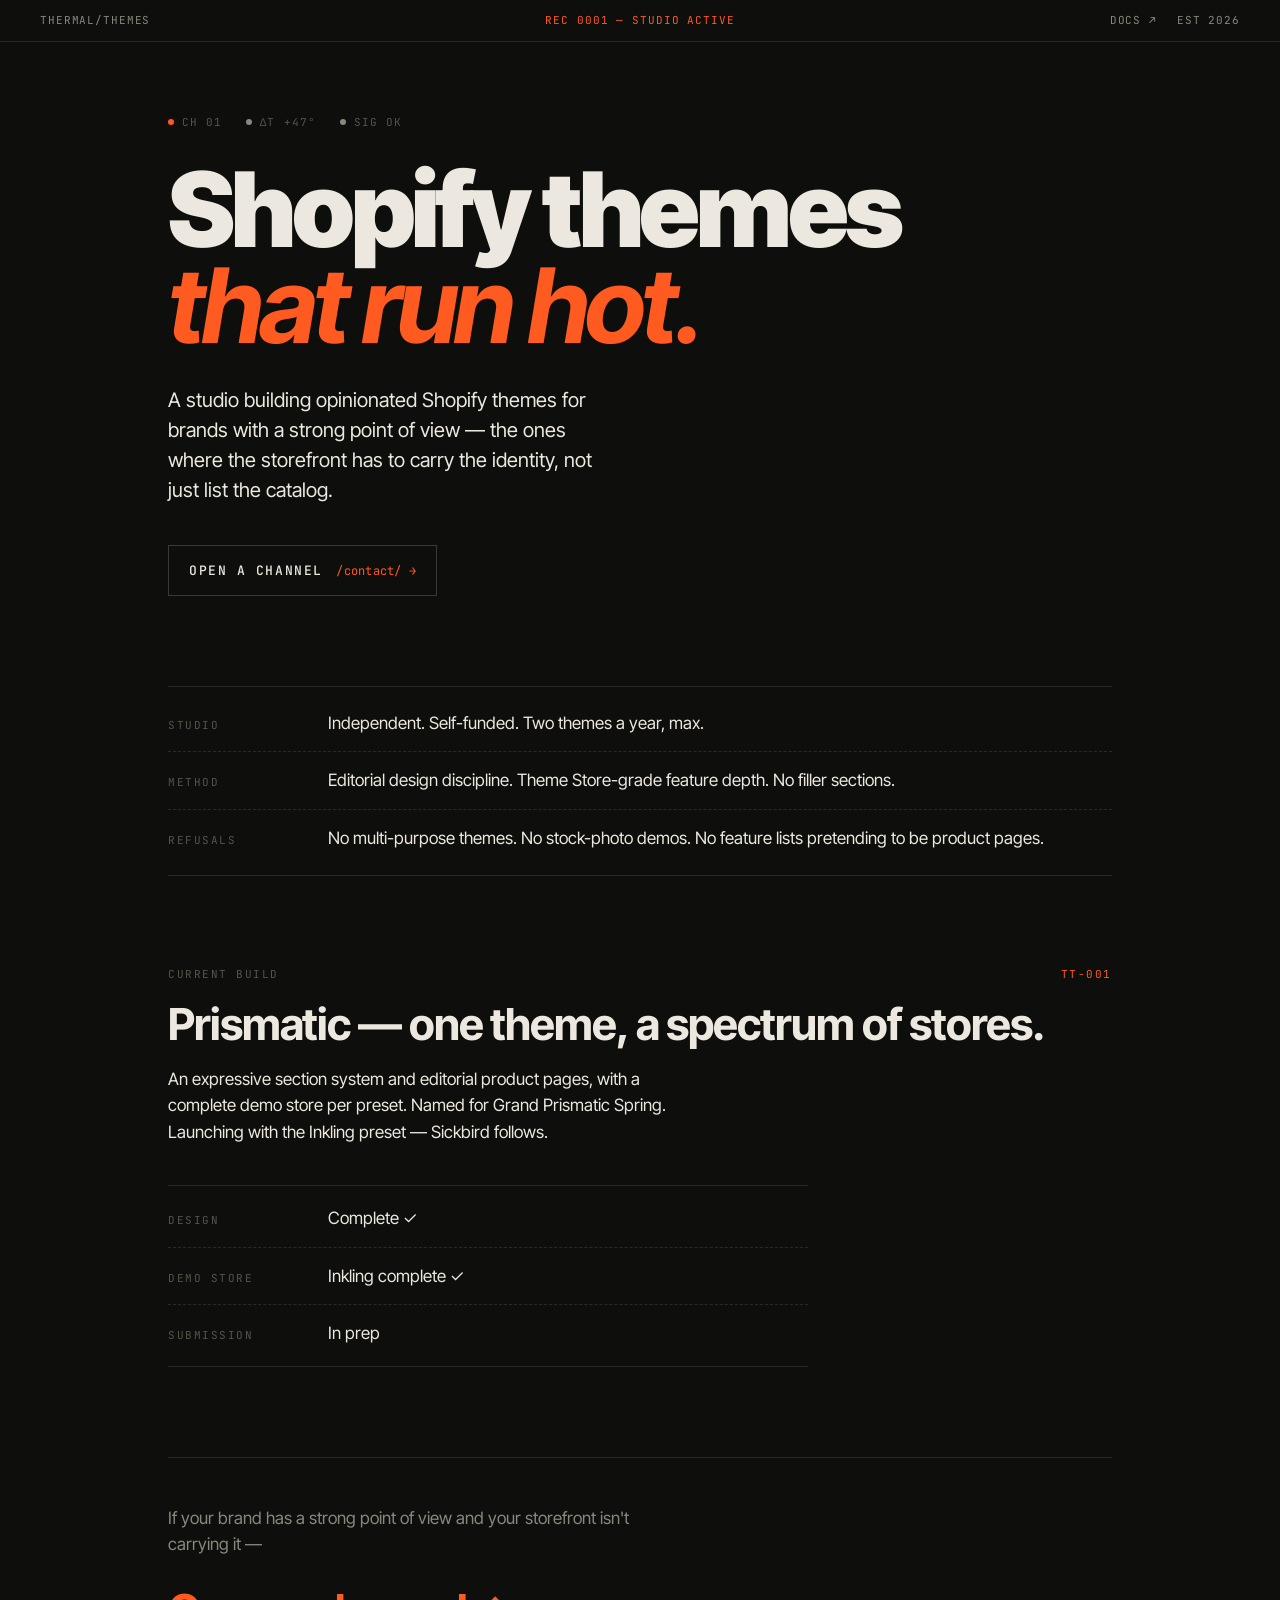
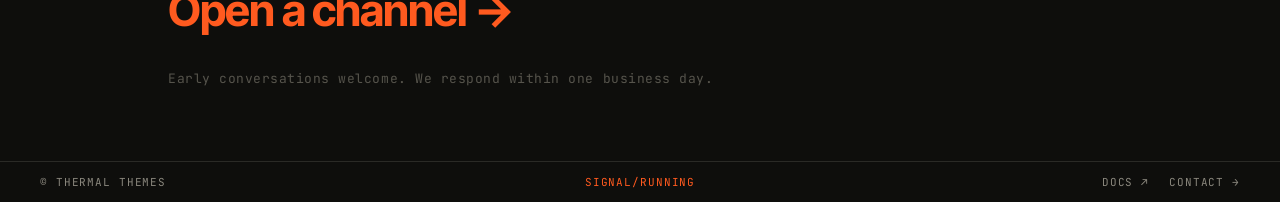
==== commit dfc98140: "Rebrand current build from Sickbird to Prismatic; add Docs nav Prismatic is the studio's first theme" ====
--- a/index.html
+++ b/index.html
@@ -16,7 +16,10 @@
   <header class="bar bar--top">
     <span class="bar__item">THERMAL/THEMES</span>
     <span class="bar__item bar__item--center">REC 0001 — STUDIO ACTIVE</span>
-    <span class="bar__item bar__item--right">EST 2026</span>
+    <span class="bar__item bar__item--right bar__item--nav">
+      <a class="bar__link" href="https://docs.thermalthemes.com/">DOCS ↗</a>
+      <span>EST 2026</span>
+    </span>
   </header>
 
   <main class="stage">
@@ -62,9 +65,9 @@
         <span class="dev__label">CURRENT BUILD</span>
         <span class="dev__id">TT-001</span>
       </div>
-      <h2 class="dev__title">Sickbird — a theme for snow, skate, and surf.</h2>
+      <h2 class="dev__title">Prismatic — one theme, a spectrum of stores.</h2>
       <p class="dev__copy">
-        Board-sports brands that live in the gray, not the postcard. Editorial product pages, an expressive section system, and a complete demo store for a fictional Tacoma maker. Theme-complete and in submission prep.
+        An expressive section system and editorial product pages, with a complete demo store per preset. Named for Grand Prismatic Spring. Launching with the Inkling preset — Sickbird follows.
       </p>
       <div class="dev__status">
         <div class="readout__row">
@@ -73,7 +76,7 @@
         </div>
         <div class="readout__row">
           <span class="readout__key">DEMO STORE</span>
-          <span class="readout__val">Complete ✓</span>
+          <span class="readout__val">Inkling complete ✓</span>
         </div>
         <div class="readout__row">
           <span class="readout__key">SUBMISSION</span>
@@ -93,7 +96,10 @@
   <footer class="bar bar--bottom">
     <span class="bar__item">© THERMAL THEMES</span>
     <span class="bar__item bar__item--center">SIGNAL/RUNNING</span>
-    <a class="bar__item bar__item--right bar__link" href="/contact/">CONTACT →</a>
+    <span class="bar__item bar__item--right bar__item--nav">
+      <a class="bar__link" href="https://docs.thermalthemes.com/">DOCS ↗</a>
+      <a class="bar__link" href="/contact/">CONTACT →</a>
+    </span>
   </footer>
 </body>
 </html>
--- a/style.css
+++ b/style.css
@@ -79,6 +79,13 @@
 
 .bar__item--center { text-align: center; color: var(--heat); }
 .bar__item--right  { text-align: right; }
+
+.bar__item--nav {
+  display: flex;
+  justify-content: flex-end;
+  align-items: center;
+  gap: 1.25rem;
+}
 
 /* ─── Stage ──────────────────────────────────────────────── */
 
